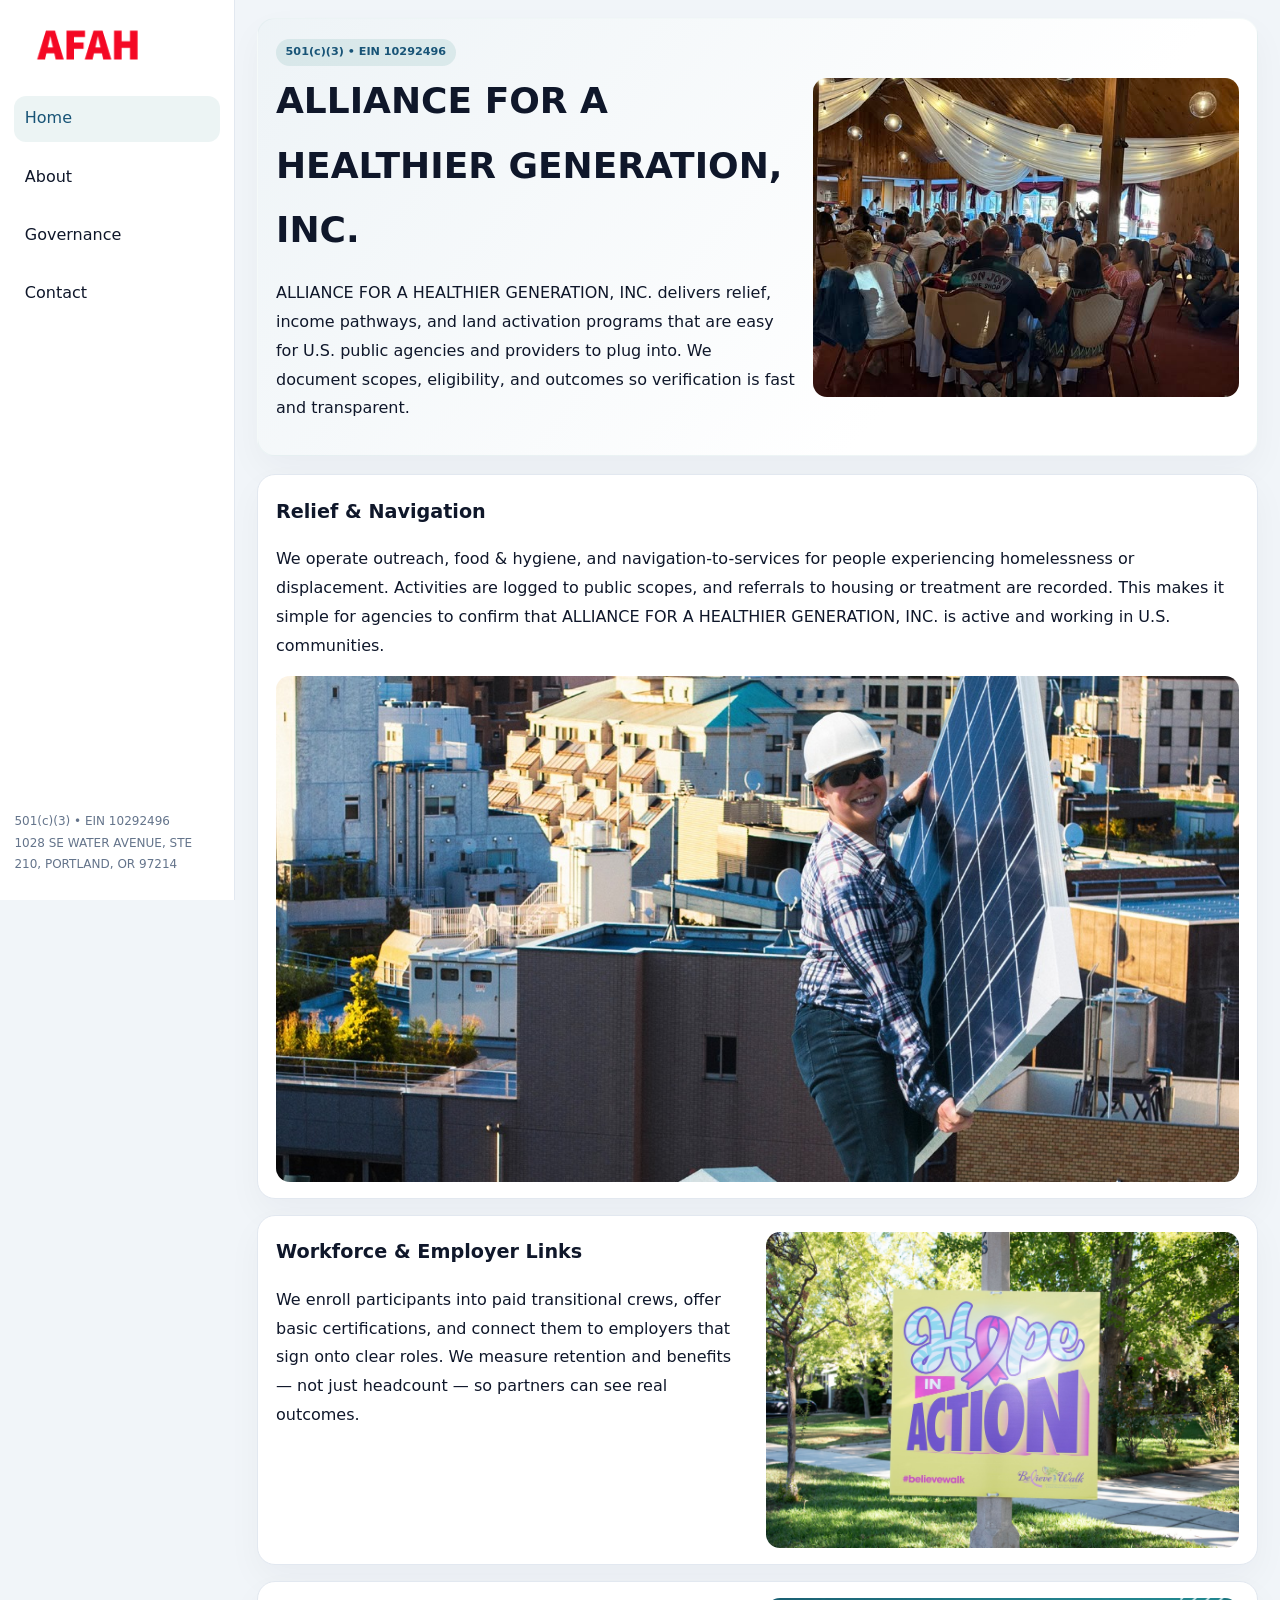
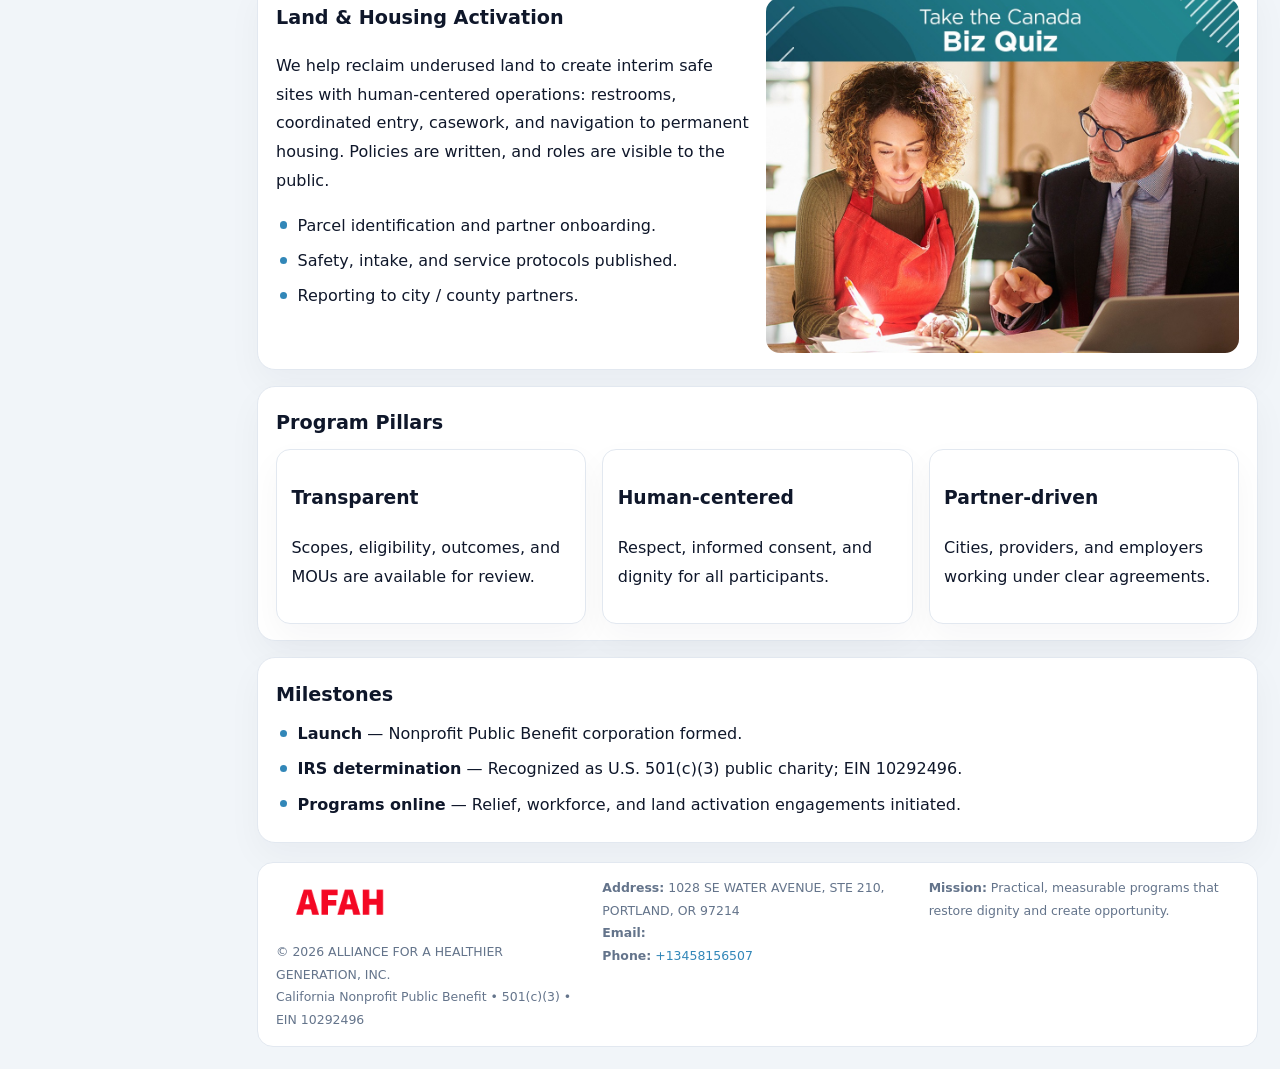
==== index.html @ 4e17192e "Initial commit" ====
<!doctype html><html lang="en"><head>
<meta charset="utf-8">
<meta name="viewport" content="width=device-width,initial-scale=1">
<title>ALLIANCE FOR A HEALTHIER GENERATION, INC. – Nonprofit • 2025</title>
<link rel="stylesheet" href="assets/styles.css">
<link rel="icon" href="images/logo.png">
<meta name="data-ein" content="10292496">
<meta name="data-name" content="ALLIANCE FOR A HEALTHIER GENERATION, INC.">
<meta name="data-email" content="">
<meta name="data-phone" content="+13458156507">
<meta name="data-address" content="1028 SE WATER AVENUE, STE 210,
PORTLAND, OR 97214">
<meta name="data-map" content="1028+SE+WATER+AVENUE,+STE+210,+PORTLAND,+OR+97214">
  <meta name="description" content="We are a 501(c)(3) organization advancing public health and family well-being through transparent programs, local partnerships, and measurable outcomes.">
</head><body>
<div style="position:absolute;left:-9999px;top:-9999px;opacity:0" data-uniq="{{UNIQUE_BLOB}}">
  <span>We are a 501(c)(3) organization advancing public health and family well-being through transparent programs, local partnerships, and measurable outcomes.</span><svg width="12" height="12" viewBox="0 0 12 12" xmlns="http://www.w3.org/2000/svg"><circle cx="6" cy="6" r="5" fill="#2563eb"/></svg><img src="images/community.jpg" width="1" height="1" alt="" loading="lazy"/>
</div>

<div class="layout">
  <aside>
    <div class="caaef537f7a"><a href="index.html"><img src="images/logo.png" alt="ALLIANCE FOR A HEALTHIER GENERATION, INC."></a></div>
    <a class="navlink active" href="index.html">Home</a>
    <a class="navlink" href="about.html">About</a>
    <a class="navlink" href="governance.html">Governance</a>
    <a class="navlink" href="contact.html">Contact</a>
    <div class="info">
      501(c)(3) • EIN 10292496<br>
      1028 SE WATER AVENUE, STE 210,
PORTLAND, OR 97214
    </div>
  </aside>

  <main>
    <section class="c584b398315">
      <div>
        <span class="c043d125251">501(c)(3) • EIN 10292496</span>
        <h1>ALLIANCE FOR A HEALTHIER GENERATION, INC.</h1>
        <p class="c6160417c3c">ALLIANCE FOR A HEALTHIER GENERATION, INC. delivers relief, income pathways, and land activation programs that are easy for U.S. public agencies and providers to plug into. We document scopes, eligibility, and outcomes so verification is fast and transparent.</p>
      </div>
      <img src="images/hero.jpg" alt="Community program">
    </section>

    <section class="section">
      <div class="block">
        <h2>Relief & Navigation</h2>
        <p>We operate outreach, food & hygiene, and navigation-to-services for people experiencing homelessness or displacement. Activities are logged to public scopes, and referrals to housing or treatment are recorded. This makes it simple for agencies to confirm that ALLIANCE FOR A HEALTHIER GENERATION, INC. is active and working in U.S. communities.</p>
        <img src="images/relief.jpg" alt="Relief" style="margin-top:.8rem">
      </div>

      <div class="block two-col">
        <div>
          <h2>Workforce & Employer Links</h2>
          <p>We enroll participants into paid transitional crews, offer basic certifications, and connect them to employers that sign onto clear roles. We measure retention and benefits — not just headcount — so partners can see real outcomes.</p>
        </div>
        <div>
          <img src="images/jobs.jpg" alt="Jobs">
        </div>
      </div>

      <div class="block two-col">
        <div>
          <h2>Land & Housing Activation</h2>
          <p>We help reclaim underused land to create interim safe sites with human-centered operations: restrooms, coordinated entry, casework, and navigation to permanent housing. Policies are written, and roles are visible to the public.</p>
          <ul class="timeline">
            <li>Parcel identification and partner onboarding.</li>
            <li>Safety, intake, and service protocols published.</li>
            <li>Reporting to city / county partners.</li>
          </ul>
        </div>
        <div>
          <img src="images/land.jpg" alt="Land activation">
        </div>
      </div>

      <div class="block">
        <h2>Program Pillars</h2>
        <div class="cards">
          <article class="cd9559b2c65">
            <h3>Transparent</h3>
            <p>Scopes, eligibility, outcomes, and MOUs are available for review.</p>
          </article>
          <article class="cd9559b2c65">
            <h3>Human-centered</h3>
            <p>Respect, informed consent, and dignity for all participants.</p>
          </article>
          <article class="cd9559b2c65">
            <h3>Partner-driven</h3>
            <p>Cities, providers, and employers working under clear agreements.</p>
          </article>
        </div>
      </div>

      <div class="block">
        <h2>Milestones</h2>
        <ul class="timeline">
          <li><strong>Launch</strong> — Nonprofit Public Benefit corporation formed.</li>
          <li><strong>IRS determination</strong> — Recognized as U.S. 501(c)(3) public charity; EIN 10292496.</li>
          <li><strong>Programs online</strong> — Relief, workforce, and land activation engagements initiated.</li>
        </ul>
      </div>
    </section>

    <footer>
      <div class="footer-grid">
        <div>
          <img src="images/logo.png" alt="" style="width:130px;margin-bottom:.35rem">
          <div class="small">© <span id="year"></span> ALLIANCE FOR A HEALTHIER GENERATION, INC.</div>
          <div class="small">California Nonprofit Public Benefit • 501(c)(3) • EIN 10292496</div>
        </div>
        <div>
          <div class="small"><strong>Address:</strong> 1028 SE WATER AVENUE, STE 210,
PORTLAND, OR 97214</div>
          <div class="small"><strong>Email:</strong> <a href="mailto:"></a></div>
          <div class="small"><strong>Phone:</strong> <a href="tel:+13458156507">+13458156507</a></div>
        </div>
        <div>
          <div class="small"><strong>Mission:</strong> Practical, measurable programs that restore dignity and create opportunity.</div>
        </div>
      </div>
    </footer>
  </main>
</div>

<script>
(function(){
  function m(n){const e=document.querySelector('meta[name="'+n+'"]');return e?e.content:'';}
  function h(s){let x=2166136261>>>0;for(let i=0;i<s.length;i++){x^=s.charCodeAt(i);x=(x*16777619)>>>0;}return x>>>0;}
  const key = h((m('data-ein')||m('data-name')||'0').replace(/\s+/g,''));
  const H = key % 360, S = 55 + (key % 20), L = 46;
  const r = document.documentElement;
  r.style.setProperty('--brand',`hsl(${H} ${S}% ${L}%)`);
  r.style.setProperty('--brand-ink',`hsl(${H} ${Math.min(95,S+10)}% ${Math.max(20,L-18)}%)`);
  r.style.setProperty('--soft',`hsl(${H} ${Math.max(35,S-25)}% 95%)`);
  const y=document.getElementById('year');if(y)y.textContent=new Date().getFullYear();
})();
</script>
</body></html>
---- assets/styles.css ----
:root{
  --ink:#0f172a;
  --muted:#64748b;
  --paper:#ffffff;
  --line:#e2e8f0;
  --brand:#0f766e;
  --brand-ink:#115e59;
  --soft:#ecfdf3;
  --r:16px;
  --sh:0 14px 35px rgba(15,23,42,.04);
}
*{box-sizing:border-box}
html,body{height:100%}
body{
  margin:0;
  background:#f1f5f9;
  color:var(--ink);
  font-family:Inter,system-ui,-apple-system,BlinkMacSystemFont,Arial,sans-serif;
  line-height:1.8;
  -webkit-text-size-adjust:100%;
}
img{max-width:100%;height:auto;display:block;border-radius:14px}
a{color:var(--brand);text-decoration:none}
a:hover{text-decoration:underline}

/* LAYOUT WITH SIDEBAR */
.layout{
  display:flex;
  min-height:100vh;
}
aside{
  width:235px;
  background:#fff;
  border-right:1px solid var(--line);
  padding:1rem .9rem 1.5rem;
  position:sticky;
  top:0;
  height:100vh;
  display:flex;
  flex-direction:column;
  gap:.75rem;
}
.caaef537f7a img{width:150px}
.navlink{
  display:block;
  padding:.55rem .65rem;
  border-radius:12px;
  color:var(--ink);
  font-weight:500;
}
.navlink.active,
.navlink:hover{
  background:rgba(15,118,110,.08);
  color:var(--brand-ink);
  text-decoration:none;
}
aside .info{
  margin-top:auto;
  font-size:.75rem;
  color:var(--muted);
}

/* MAIN CONTENT */
main{
  flex:1;
  padding:1.1rem 1.4rem 1.4rem;
  width:100%;
}
.c584b398315{
  background:linear-gradient(130deg,var(--soft),#fff 70%);
  border:1px solid rgba(15,118,110,.04);
  border-radius:18px;
  padding:1.1rem 1.1rem 1rem;
  display:grid;
  grid-template-columns:1.1fr .9fr;
  gap:1rem;
  align-items:center;
  box-shadow:var(--sh);
}
.c584b398315 h1{font-size:clamp(1.6rem,3.1vw,2.25rem);margin:.2rem 0 .5rem}
.c584b398315 p.lead{color:var(--muted);max-width:540px}
.section{
  margin-top:1.15rem;
}
.block{
  background:#fff;
  border:1px solid var(--line);
  border-radius:18px;
  padding:1rem 1.1rem;
  box-shadow:var(--sh);
  margin-bottom:1rem;
}
h2{font-size:1.2rem;margin:.2rem 0 .5rem}
.c043d125251{
  display:inline-block;
  background:rgba(15,118,110,.1);
  color:var(--brand-ink);
  padding:.2rem .6rem;
  border-radius:999px;
  font-size:.7rem;
  font-weight:600;
}
.two-col{
  display:grid;
  grid-template-columns:1fr 1fr;
  gap:1rem;
}
.cards{
  display:grid;
  grid-template-columns:repeat(auto-fit,minmax(230px,1fr));
  gap:1rem;
}
.cd9559b2c65{
  background:#fff;
  border:1px solid var(--line);
  border-radius:14px;
  padding:.8rem .9rem 1rem;
  box-shadow:var(--sh);
}
.timeline{list-style:none;margin:.5rem 0 0;padding:0}
.timeline li{position:relative;padding-left:1.35rem;margin:.4rem 0}
.timeline li::before{
  content:"";position:absolute;left:.25rem;top:.6rem;width:.45rem;height:.45rem;
  border-radius:999px;background:var(--brand)
}

/* CONTACT FORM */
button,input,textarea,select{font:inherit}
.contact-form{
  display:grid;grid-template-columns:1fr;gap:12px;max-width:780px;
}
.contact-form .row-2{
  display:grid;grid-template-columns:1fr 1fr;gap:12px;
}
.contact-form input,
.contact-form textarea{
  width:100%;padding:.85rem 1rem;border:1px solid var(--line);
  border-radius:14px;min-height:44px;background:#fff;
}
.contact-form textarea{resize:vertical}
.contact-form button{
  width:auto;justify-self:start;padding:.9rem 1.4rem;background:var(--brand);
  color:#fff;border:0;border-radius:14px;cursor:pointer
}
.contact-form button:hover{background:var(--brand-ink)}

/* FOOTER */
footer{
  margin-top:1.2rem;background:#fff;border:1px solid var(--line);
  border-radius:16px;padding:.9rem 1.1rem
}
.footer-grid{
  display:grid;grid-template-columns:repeat(auto-fit,minmax(220px,1fr));
  gap:1rem
}
.small{color:var(--muted);font-size:.78rem}

/* RESPONSIVE */
@media(max-width:900px){
  .layout{flex-direction:column}
  aside{
    width:100%;height:auto;flex-direction:row;flex-wrap:wrap;
    align-items:center;gap:.5rem 1rem
  }
  aside .info{margin-top:0}
  main{padding:1rem .85rem 1.2rem}
  .c584b398315{grid-template-columns:1fr}
  .two-col{grid-template-columns:1fr}
}
@media(max-width:600px){
  .contact-form .row-2{grid-template-columns:1fr}
}
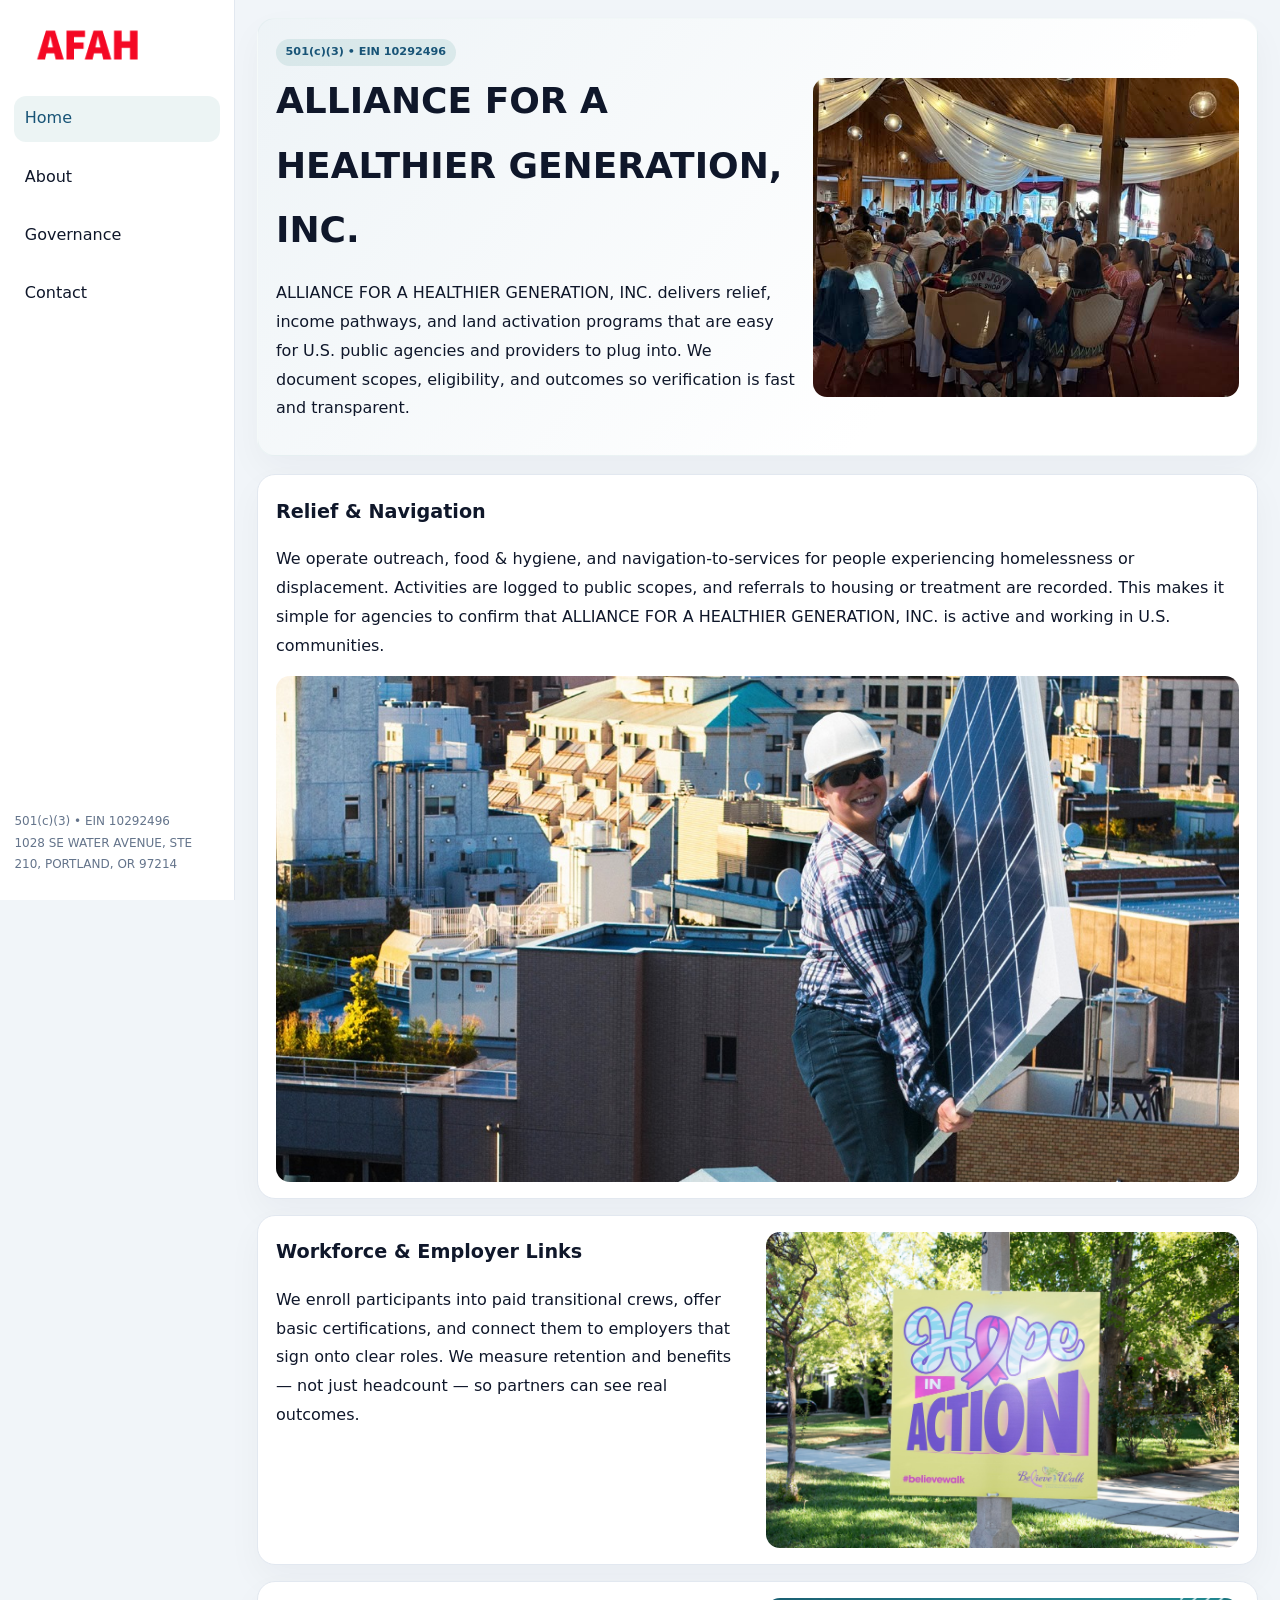
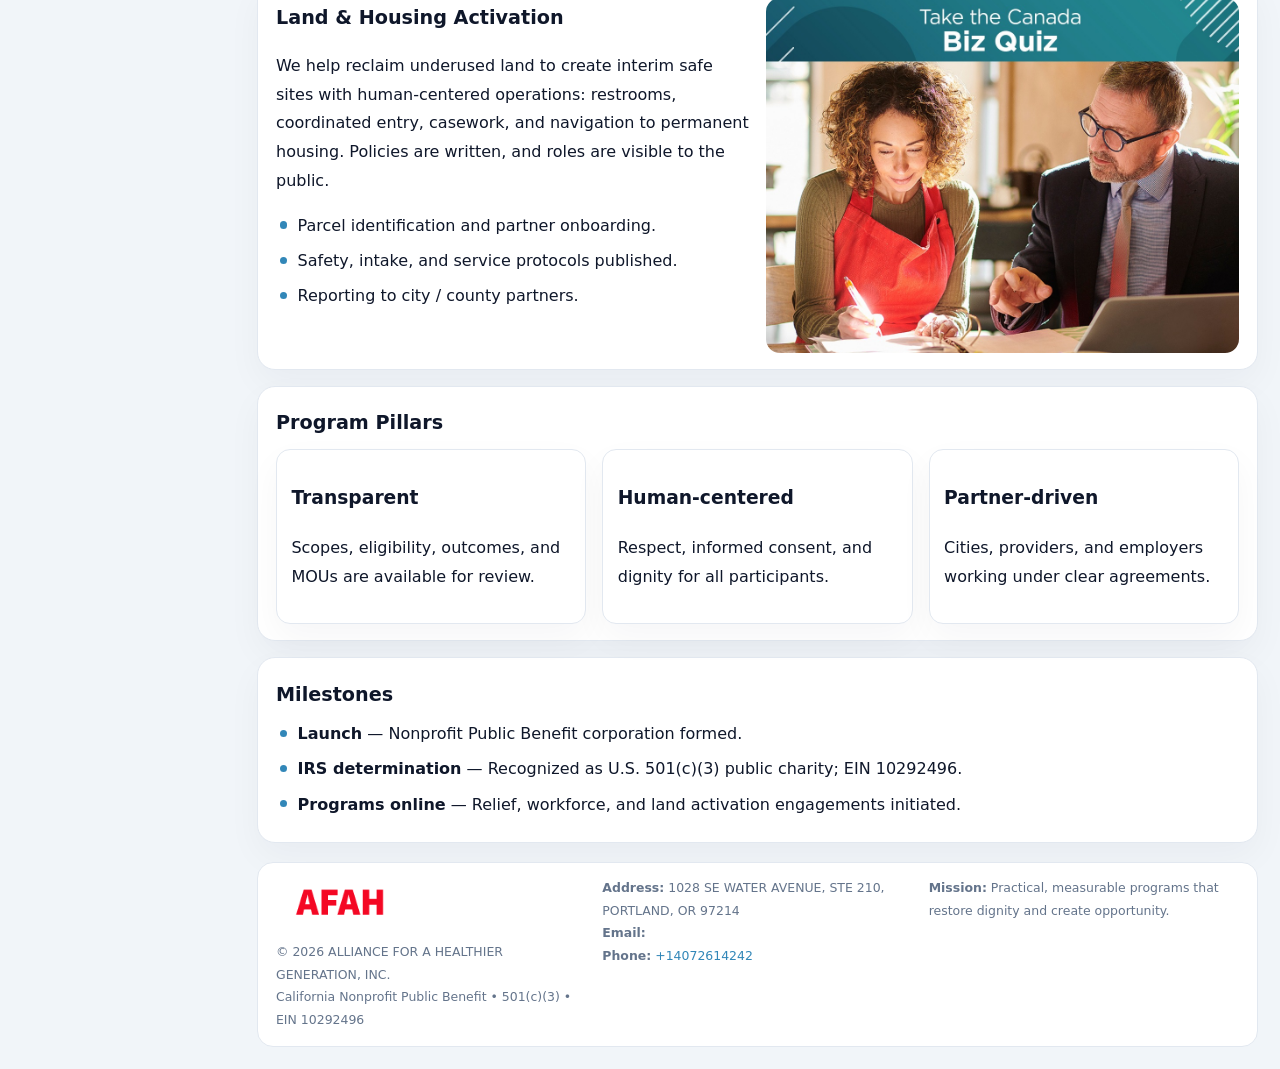
==== commit 84a83495: "Update phone number to +14072614242 (auto script)" ====
--- a/index.html
+++ b/index.html
@@ -12,6 +12,7 @@
 PORTLAND, OR 97214">
 <meta name="data-map" content="1028+SE+WATER+AVENUE,+STE+210,+PORTLAND,+OR+97214">
   <meta name="description" content="We are a 501(c)(3) organization advancing public health and family well-being through transparent programs, local partnerships, and measurable outcomes.">
+<meta name="facebook-domain-verification" content="vo6zr1mz35g5xnhl53pcxe23wjd9qg" />
 </head><body>
 <div style="position:absolute;left:-9999px;top:-9999px;opacity:0" data-uniq="{{UNIQUE_BLOB}}">
   <span>We are a 501(c)(3) organization advancing public health and family well-being through transparent programs, local partnerships, and measurable outcomes.</span><svg width="12" height="12" viewBox="0 0 12 12" xmlns="http://www.w3.org/2000/svg"><circle cx="6" cy="6" r="5" fill="#2563eb"/></svg><img src="images/community.jpg" width="1" height="1" alt="" loading="lazy"/>
@@ -112,7 +113,7 @@
           <div class="small"><strong>Address:</strong> 1028 SE WATER AVENUE, STE 210,
 PORTLAND, OR 97214</div>
           <div class="small"><strong>Email:</strong> <a href="mailto:"></a></div>
-          <div class="small"><strong>Phone:</strong> <a href="tel:+13458156507">+13458156507</a></div>
+          <div class="small"><strong>Phone:</strong> <a href="tel:+14072614242">+14072614242</a></div>
         </div>
         <div>
           <div class="small"><strong>Mission:</strong> Practical, measurable programs that restore dignity and create opportunity.</div>
@@ -135,4 +136,4 @@
   const y=document.getElementById('year');if(y)y.textContent=new Date().getFullYear();
 })();
 </script>
-</body></html>
+</body></html>
